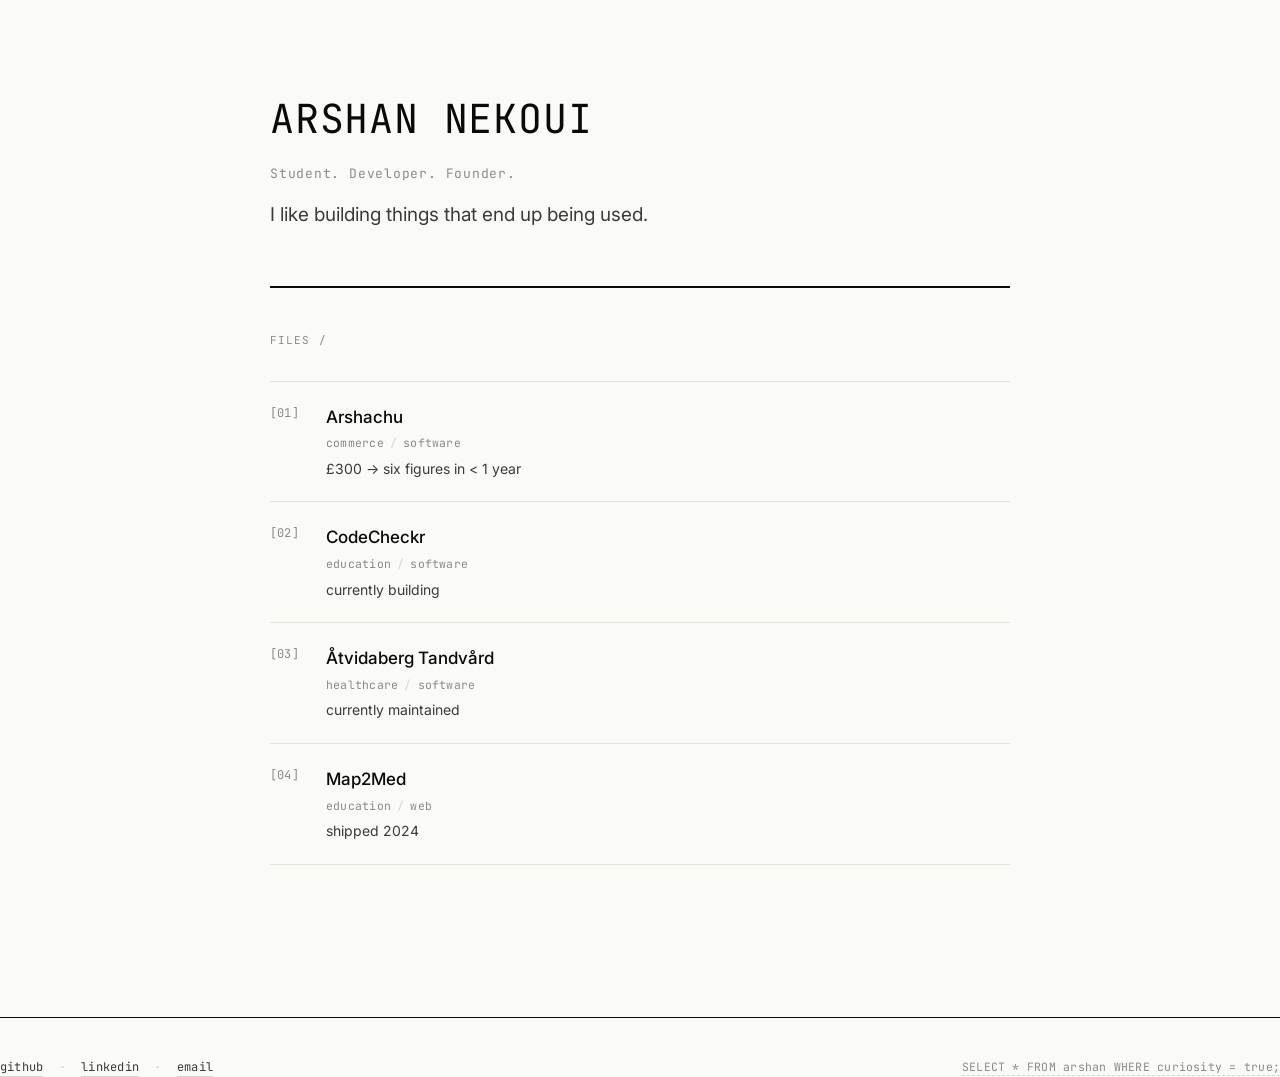
==== index.html @ 7aca6a90 "feat(seo): og tags + twitter summary_large_image on index + 404, canonical links" ====
<!DOCTYPE html>
<html lang="en">
<head>
<meta charset="UTF-8" />
<meta name="viewport" content="width=device-width, initial-scale=1.0" />
<meta name="author" content="Arshan Nekoui" />
<meta name="description" content="Arshan Nekoui — student, developer, founder. Arshachu, CodeCheckr, Åtvidaberg Tandvård, Map2Med." />
<meta name="theme-color" content="#FAFAF7" />

<meta property="og:site_name" content="Arshan Nekoui" />
<meta property="og:type" content="website" />
<meta property="og:title" content="Arshan Nekoui" />
<meta property="og:description" content="Receipts, not resumes. Case files on things I built." />
<meta property="og:url" content="https://arshannekoui.com/" />
<meta property="og:image" content="https://arshannekoui.com/og.png" />

<meta name="twitter:card" content="summary_large_image" />
<meta name="twitter:title" content="Arshan Nekoui" />
<meta name="twitter:description" content="Receipts, not resumes. Case files on things I built." />
<meta name="twitter:image" content="https://arshannekoui.com/og.png" />

<link rel="canonical" href="https://arshannekoui.com/" />

<link rel="icon" href="data:image/svg+xml,%3Csvg xmlns='http://www.w3.org/2000/svg' viewBox='0 0 100 100'%3E%3Crect width='100' height='100' fill='%23FAFAF7'/%3E%3Ctext x='50%25' y='68%25' font-size='72' font-family='JetBrains Mono, ui-monospace, monospace' font-weight='400' text-anchor='middle' fill='%230A0A0A'%3EA%3C/text%3E%3C/svg%3E" />
<title>Arshan Nekoui</title>
<link rel="preconnect" href="https://fonts.googleapis.com">
<link rel="preconnect" href="https://fonts.gstatic.com" crossorigin>
<link href="https://fonts.googleapis.com/css2?family=Inter:wght@300;400;500;600&family=JetBrains+Mono:wght@300;400;500&display=swap" rel="stylesheet">
<link rel="stylesheet" href="styles.css" />
</head>
<body>
<main class="container">
  <header class="header">
    <h1 class="name">ARSHAN NEKOUI</h1>
    <p class="role">Student. Developer. Founder.</p>
    <p class="tagline">I like building things that end up being used.</p>
  </header>
  <section class="section projects-section">
    <div class="section-label">
      <span class="label-mono">FILES /</span>
    </div>
    <div class="project-list">

      <article class="project-row" data-project="arshachu" tabindex="0" role="button" aria-label="Open Arshachu case file">
        <div class="project-num">[01]</div>
        <div class="project-body">
          <div class="project-title">Arshachu</div>
          <div class="project-meta"><span class="tag">commerce</span><span class="sep">/</span><span class="tag">software</span></div>
          <div class="project-line">£300 → six figures in &lt; 1 year</div>
        </div>
      </article>

      <article class="project-row" data-project="codecheckr" tabindex="0" role="button" aria-label="Open CodeCheckr case file">
        <div class="project-num">[02]</div>
        <div class="project-body">
          <div class="project-title">CodeCheckr</div>
          <div class="project-meta"><span class="tag">education</span><span class="sep">/</span><span class="tag">software</span></div>
          <div class="project-line">currently building</div>
        </div>
      </article>

      <article class="project-row" data-project="atvidaberg" tabindex="0" role="button" aria-label="Open Åtvidaberg Tandvård case file">
        <div class="project-num">[03]</div>
        <div class="project-body">
          <div class="project-title">Åtvidaberg Tandvård</div>
          <div class="project-meta"><span class="tag">healthcare</span><span class="sep">/</span><span class="tag">software</span></div>
          <div class="project-line">currently maintained</div>
        </div>
      </article>

      <article class="project-row" data-project="map2med" tabindex="0" role="button" aria-label="Open Map2Med case file">
        <div class="project-num">[04]</div>
        <div class="project-body">
          <div class="project-title">Map2Med</div>
          <div class="project-meta"><span class="tag">education</span><span class="sep">/</span><span class="tag">web</span></div>
          <div class="project-line">shipped 2024</div>
        </div>
      </article>

    </div>
  </section>
</main>

<footer class="footer">
  <div class="footer-links">
    <a href="https://github.com/arshan-n" class="link-mono">github</a>
    <span class="dot">·</span>
    <a href="https://www.linkedin.com/in/arshan-nekoui/" class="link-mono">linkedin</a>
    <span class="dot">·</span>
    <a href="mailto:me@arshannekoui.com" class="link-mono">email</a>
  </div>
  <div class="footer-meta">
      <button type="button" class="sql-line mono" id="sqlLine" aria-label="Run SELECT on arshan">SELECT * FROM arshan WHERE curiosity = true;</button>
    </div>
</footer>

<div class="case-modal" id="caseModal" aria-hidden="true">
  <div class="case-overlay" data-close></div>
  <article class="case-panel" role="dialog" aria-modal="true">
    <header class="case-header">
      <div class="case-ref mono">CASE / 00</div>
      <button class="case-close" data-close aria-label="Close">ESC</button>
    </header>
    <div class="case-body" id="caseBody">
      <h2 class="case-title" id="caseTitle">Title</h2>
      <div class="case-sub"><span id="caseTags">tags</span><span class="sep">·</span><span id="caseStatus">status</span></div>
      <section class="case-section">
        <div class="case-kicker mono">// CASE_REF</div>
        <p id="caseRef">case / 00</p>
      </section>
      <section class="case-section">
        <div class="case-kicker mono">// PROBLEM</div>
        <p id="caseProblem">—</p>
      </section>
      <section class="case-section">
        <div class="case-kicker mono">// WHAT I BUILT</div>
        <p id="caseBuilt">—</p>
      </section>
      <section class="case-section">
        <div class="case-kicker mono">// ENGINEERING DECISION</div>
        <p id="caseDecision">—</p>
      </section>
      <section class="case-section">
        <div class="case-kicker mono">// WHAT WENT WRONG</div>
        <p id="caseWrong">—</p>
      </section>
      <section class="case-section">
        <div class="case-kicker mono">// RESULT</div>
        <p id="caseResult">—</p>
      </section>
      <section class="case-section">
        <div class="case-kicker mono">// CURRENT STATUS</div>
        <p id="caseCurrent">—</p>
      </section>

      <section class="case-section case-demo" id="caseDemoSection" hidden>
        <div class="case-kicker mono">// DEMO</div>
        <p>
          <a id="caseDemoLink" href="#" class="demo-link mono"></a>
        </p>
      </section>
    </div>
  </article>
</div>

<script src="script.js"></script>
</body>
</html>
---- styles.css ----
:root {
  --bg: #FAFAF7;
  --ink: #0A0A0A;
  --ink-2: #3A3A3A;
  --ink-3: #8A8A8A;
  --ink-4: #D4D4D0;
  --rule: #0A0A0A;
  --rule-light: #E3E3DD;
  --hover-bg: #F1EFE8;
  --mono: "JetBrains Mono", ui-monospace, SFMono-Regular, Menlo, monospace;
  --sans: "Inter", system-ui, -apple-system, sans-serif;
}

* { margin: 0; padding: 0; box-sizing: border-box; }
[hidden] { display: none !important; }

body {
  background: var(--bg);
  color: var(--ink);
  font-family: var(--sans);
  font-size: 15px;
  line-height: 1.55;
  -webkit-font-smoothing: antialiased;
  -moz-osx-font-smoothing: grayscale;
}

.container {
  max-width: 820px;
  margin: 0 auto;
  padding: 88px 40px 96px;
}

.mono { font-family: var(--mono); }

.header {
  padding-bottom: 56px;
  border-bottom: 1px solid var(--rule);
  margin-bottom: 0;
}

.name {
  font-family: var(--mono);
  font-size: clamp(28px, 5vw, 40px);
  font-weight: 400;
  letter-spacing: 0.02em;
  margin-bottom: 14px;
}

.role {
  font-family: var(--mono);
  font-size: 13px;
  color: var(--ink-3);
  letter-spacing: 0.06em;
  margin-bottom: 16px;
}

.tagline {
  font-size: clamp(16px, 2vw, 19px);
  color: var(--ink-2);
  max-width: 560px;
}

.section {
  padding: 44px 0;
  border-top: 1px solid var(--rule);
}

.section-label {
  font-family: var(--mono);
  font-size: 11px;
  letter-spacing: 0.1em;
  color: var(--ink-3);
  margin-bottom: 32px;
}

.project-list { border-top: 0; }

.project-row {
  display: grid;
  grid-template-columns: 56px 1fr;
  padding: 22px 0;
  border-top: 1px solid var(--rule-light);
  transition: background-color 180ms ease, padding 180ms ease, box-shadow 180ms ease;
  position: relative;
}

.project-list .project-row:last-child {
  border-bottom: 1px solid var(--rule-light);
}

.project-num {
  font-family: var(--mono);
  font-size: 12px;
  color: var(--ink-3);
  letter-spacing: 0.02em;
}

.project-title {
  font-size: 17px;
  font-weight: 500;
  margin-bottom: 4px;
}

.project-meta {
  font-family: var(--mono);
  font-size: 11.5px;
  color: var(--ink-3);
  letter-spacing: 0.02em;
  margin-bottom: 6px;
}

.project-meta .sep { color: var(--ink-4); margin: 0 6px; }

.project-line {
  font-size: 14px;
  color: var(--ink-2);
}

.project-row:hover {
  background: var(--hover-bg);
  padding-left: 8px;
  padding-right: 8px;
}
.project-row:focus-visible {
  outline: none;
  background: var(--hover-bg);
  padding-left: 8px;
  padding-right: 8px;
}

.project-row::after {
  content: "→";
  position: absolute;
  right: 8px;
  top: 50%;
  transform: translateY(-50%) translateX(0);
  font-family: var(--mono);
  color: var(--ink-3);
  font-size: 13px;
  opacity: 0;
  transition: transform 180ms ease, opacity 180ms ease;
}
.project-row:hover::after {
  opacity: 1;
  transform: translateY(-50%) translateX(-6px);
}

.footer {
  padding-top: 40px;
  border-top: 1px solid var(--rule);
  margin-top: 12px;
  display: flex;
  justify-content: space-between;
  align-items: center;
  flex-wrap: wrap;
  gap: 16px;
}
.footer-links {
  font-family: var(--mono);
  font-size: 12px;
  letter-spacing: 0.02em;
  color: var(--ink-3);
}
.footer-links .link-mono {
  color: var(--ink-2);
  text-decoration: none;
  border-bottom: 1px solid var(--ink-4);
  padding-bottom: 1px;
  transition: border-color 140ms ease, color 140ms ease;
}
.footer-links .link-mono:hover {
  color: var(--ink);
  border-bottom-color: var(--ink);
}
.footer-links .dot { color: var(--ink-4); margin: 0 8px; }


.case-modal {
  position: fixed;
  inset: 0;
  z-index: 50;
  display: none;
}
.case-modal.open { display: block; }
.case-overlay {
  position: absolute;
  inset: 0;
  background: rgba(10,10,10,0.48);
  backdrop-filter: blur(2px);
}
.case-panel {
  position: relative;
  max-width: 740px;
  margin: 8vh auto;
  background: var(--bg);
  border: 1px solid var(--rule);
  max-height: 84vh;
  overflow-y: auto;
  box-shadow: 0 20px 60px rgba(0,0,0,0.18);
  animation: slideUp 220ms ease both;
}
.case-header {
  position: sticky;
  top: 0;
  background: var(--bg);
  z-index: 2;
  padding: 12px 22px;
  display: flex;
  align-items: center;
  justify-content: space-between;
  border-bottom: 1px solid var(--rule-light);
}
.case-close {
  font-family: var(--mono);
  font-size: 11.5px;
  color: var(--ink-3);
  background: transparent;
  border: 1px solid var(--rule-light);
  padding: 6px 10px;
  cursor: pointer;
  transition: background 140ms ease, color 140ms ease, border-color 140ms ease;
}
.case-close:hover { background: var(--hover-bg); color: var(--ink); border-color: var(--ink-4); }
.case-body { padding: 32px 36px 44px; }

.case-title {
  font-size: clamp(24px, 3vw, 32px);
  font-weight: 500;
  letter-spacing: -0.01em;
  margin: 0 0 8px;
}
.case-sub {
  font-family: var(--mono);
  font-size: 12px;
  color: var(--ink-3);
  letter-spacing: 0.03em;
  margin-bottom: 28px;
}
.case-sub .sep { color: var(--ink-4); margin: 0 10px; }
.case-section { padding: 20px 0; border-top: 1px solid var(--rule-light); }
.case-section:first-of-type { border-top: none; }
.case-kicker {
  font-size: 11px;
  letter-spacing: 0.06em;
  color: var(--ink-3);
  margin-bottom: 10px;
}
.case-section p { line-height: 1.65; color: var(--ink-2); font-size: 15px; }

@media (max-width: 640px) {
  .container { padding: 56px 20px 72px; }
  .header { padding-bottom: 40px; }
  .section { padding: 32px 0; }
  .section-label { margin-bottom: 20px; }
  .project-row { grid-template-columns: 44px 1fr; padding: 18px 0; }
  .project-row::after { right: 4px; }
  .project-body { padding-right: 30px; }
  .case-body { padding: 28px 22px 40px; }
  .case-title { font-size: 26px; }
  .case-header { padding: 14px 18px; }
}


.demo-link {
  display: inline-block;
  padding: 10px 18px;
  background: var(--ink);
  color: var(--bg);
  text-decoration: none;
  border: 1px solid var(--rule);
  font-size: 13px;
  transition: background 160ms ease, color 160ms ease;
}
.demo-link:hover { background: transparent; color: var(--ink); }


.btn {
  display: inline-block;
  font-family: var(--mono);
  font-size: 13px;
  text-decoration: none;
  padding: 12px 22px;
  border: 1px solid var(--rule);
  transition: background 160ms ease, color 160ms ease;
}
.btn-primary { background: var(--ink); color: var(--bg); }
.btn-primary:hover { background: transparent; color: var(--ink); }


.container.nf {
  padding: 14vh 40px 10vh;
  min-height: 100vh;
  max-width: 820px;
  margin: 0 auto;
  display: flex;
  flex-direction: column;
  align-items: flex-start;
  justify-content: center;
  gap: 18px;
}
.nf-code {
  font-family: var(--mono);
  font-size: clamp(64px, 14vw, 140px);
  font-weight: 400;
  letter-spacing: -0.02em;
  line-height: 1;
  margin: 0;
  color: var(--ink);
}
.nf-message {
  font-size: clamp(16px, 2vw, 20px);
  color: var(--ink-2);
  margin: 0 0 10px;
  max-width: 420px;
}
.nf-btn { margin-top: 6px; }




.footer-meta {
  font-family: var(--mono);
  font-size: 11.5px;
  color: var(--ink-3);
  letter-spacing: 0.02em;
}
.sql-line {
  background: transparent;
  border: 0;
  padding: 0;
  cursor: pointer;
  font-family: inherit;
  color: inherit;
  font-size: inherit;
  letter-spacing: inherit;
  border-bottom: 1px dashed var(--ink-4);
  padding-bottom: 1px;
  transition: border-color 140ms ease, color 140ms ease;
}
.sql-line:hover { color: var(--ink); border-bottom-color: var(--ink); }
.project-row.flash { background: #ECE9DE !important; transition: background 480ms ease; }

@keyframes slideUp {
  from { opacity: 0; transform: translateY(18px); }
  to   { opacity: 1; transform: translateY(0); }
}
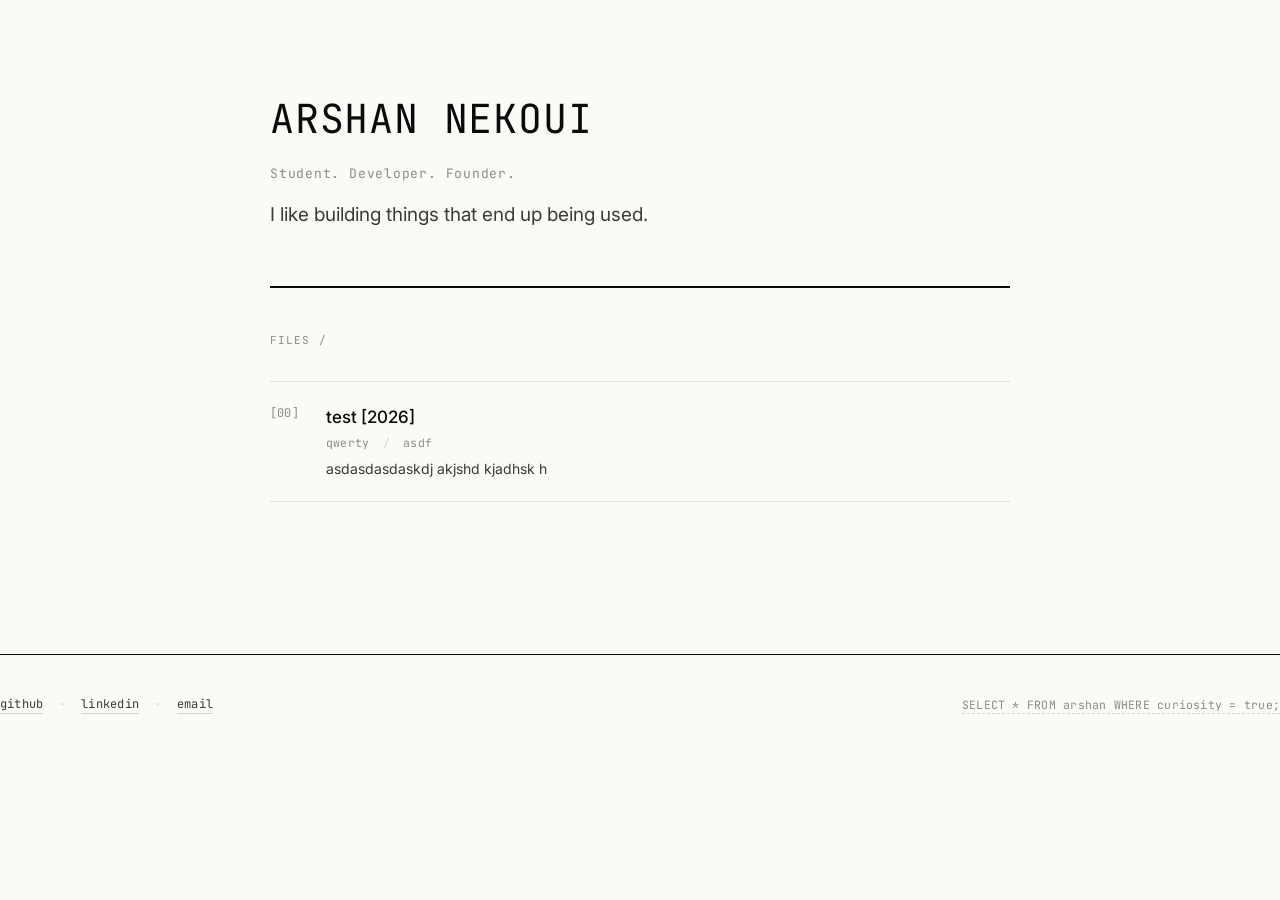
==== commit 96fe4924: "chore: remove stray Archive.zip, lint trailing spaces, ship it" ====
--- a/index.html
+++ b/index.html
@@ -6,7 +6,7 @@
 <meta name="author" content="Arshan Nekoui" />
 <meta name="description" content="Arshan Nekoui — student, developer, founder. Arshachu, CodeCheckr, Åtvidaberg Tandvård, Map2Med." />
 <meta name="theme-color" content="#FAFAF7" />
-
+<link rel="icon" href="data:image/svg+xml,%3Csvg xmlns='http://www.w3.org/2000/svg' viewBox='0 0 100 100'%3E%3Crect width='100' height='100' fill='%23FAFAF7'/%3E%3Ctext x='50%25' y='68%25' font-size='72' font-family='JetBrains Mono, ui-monospace, monospace' font-weight='400' text-anchor='middle' fill='%230A0A0A'%3EA%3C/text%3E%3C/svg%3E" />
 <meta property="og:site_name" content="Arshan Nekoui" />
 <meta property="og:type" content="website" />
 <meta property="og:title" content="Arshan Nekoui" />
@@ -21,7 +21,7 @@
 
 <link rel="canonical" href="https://arshannekoui.com/" />
 
-<link rel="icon" href="data:image/svg+xml,%3Csvg xmlns='http://www.w3.org/2000/svg' viewBox='0 0 100 100'%3E%3Crect width='100' height='100' fill='%23FAFAF7'/%3E%3Ctext x='50%25' y='68%25' font-size='72' font-family='JetBrains Mono, ui-monospace, monospace' font-weight='400' text-anchor='middle' fill='%230A0A0A'%3EA%3C/text%3E%3C/svg%3E" />
+
 <title>Arshan Nekoui</title>
 <link rel="preconnect" href="https://fonts.googleapis.com">
 <link rel="preconnect" href="https://fonts.gstatic.com" crossorigin>
@@ -29,6 +29,7 @@
 <link rel="stylesheet" href="styles.css" />
 </head>
 <body>
+
 <main class="container">
   <header class="header">
     <h1 class="name">ARSHAN NEKOUI</h1>
@@ -41,39 +42,16 @@
     </div>
     <div class="project-list">
 
-      <article class="project-row" data-project="arshachu" tabindex="0" role="button" aria-label="Open Arshachu case file">
-        <div class="project-num">[01]</div>
+      <article class="project-row" data-project="mashtest" tabindex="0" role="button" aria-label="Open MASHTEST case file">
+        <div class="project-num">[00]</div>
         <div class="project-body">
-          <div class="project-title">Arshachu</div>
-          <div class="project-meta"><span class="tag">commerce</span><span class="sep">/</span><span class="tag">software</span></div>
-          <div class="project-line">£300 → six figures in &lt; 1 year</div>
-        </div>
-      </article>
-
-      <article class="project-row" data-project="codecheckr" tabindex="0" role="button" aria-label="Open CodeCheckr case file">
-        <div class="project-num">[02]</div>
-        <div class="project-body">
-          <div class="project-title">CodeCheckr</div>
-          <div class="project-meta"><span class="tag">education</span><span class="sep">/</span><span class="tag">software</span></div>
-          <div class="project-line">currently building</div>
-        </div>
-      </article>
-
-      <article class="project-row" data-project="atvidaberg" tabindex="0" role="button" aria-label="Open Åtvidaberg Tandvård case file">
-        <div class="project-num">[03]</div>
-        <div class="project-body">
-          <div class="project-title">Åtvidaberg Tandvård</div>
-          <div class="project-meta"><span class="tag">healthcare</span><span class="sep">/</span><span class="tag">software</span></div>
-          <div class="project-line">currently maintained</div>
-        </div>
-      </article>
-
-      <article class="project-row" data-project="map2med" tabindex="0" role="button" aria-label="Open Map2Med case file">
-        <div class="project-num">[04]</div>
-        <div class="project-body">
-          <div class="project-title">Map2Med</div>
-          <div class="project-meta"><span class="tag">education</span><span class="sep">/</span><span class="tag">web</span></div>
-          <div class="project-line">shipped 2024</div>
+          <div class="project-title">test [2026]</div>
+          <div class="project-meta">
+            <span class="tag">qwerty</span>
+            <span class="sep">/</span>
+            <span class="tag">asdf</span>
+          </div>
+          <div class="project-line">asdasdasdaskdj akjshd kjadhsk h</div>
         </div>
       </article>
 
@@ -82,17 +60,18 @@
 </main>
 
 <footer class="footer">
-  <div class="footer-links">
-    <a href="https://github.com/arshan-n" class="link-mono">github</a>
-    <span class="dot">·</span>
-    <a href="https://www.linkedin.com/in/arshan-nekoui/" class="link-mono">linkedin</a>
-    <span class="dot">·</span>
-    <a href="mailto:me@arshannekoui.com" class="link-mono">email</a>
-  </div>
-  <div class="footer-meta">
+    <div class="footer-links">
+      <a href="https://github.com/arshan-n" class="link-mono" target="_blank" rel="noopener noreferrer">github</a>
+      <span class="dot">·</span>
+      <a href="https://www.linkedin.com/in/arshan-nekoui/" class="link-mono" target="_blank" rel="noopener noreferrer">linkedin</a>
+      <span class="dot">·</span>
+      <a href="mailto:me@arshannekoui.com" class="link-mono">email</a>
+    </div>
+    <div class="footer-meta">
       <button type="button" class="sql-line mono" id="sqlLine" aria-label="Run SELECT on arshan">SELECT * FROM arshan WHERE curiosity = true;</button>
     </div>
-</footer>
+  </footer>
+</main>
 
 <div class="case-modal" id="caseModal" aria-hidden="true">
   <div class="case-overlay" data-close></div>
@@ -102,41 +81,45 @@
       <button class="case-close" data-close aria-label="Close">ESC</button>
     </header>
     <div class="case-body" id="caseBody">
-      <h2 class="case-title" id="caseTitle">Title</h2>
-      <div class="case-sub"><span id="caseTags">tags</span><span class="sep">·</span><span id="caseStatus">status</span></div>
+      <h2 class="case-title" id="caseTitle"></h2>
+      <div class="case-sub">
+        <span id="caseTags"></span>
+        <span class="sep">·</span>
+        <span id="caseStatus"></span>
+      </div>
       <section class="case-section">
         <div class="case-kicker mono">// CASE_REF</div>
-        <p id="caseRef">case / 00</p>
+        <p id="caseRef"></p>
       </section>
       <section class="case-section">
         <div class="case-kicker mono">// PROBLEM</div>
-        <p id="caseProblem">—</p>
+        <p id="caseProblem"></p>
       </section>
       <section class="case-section">
         <div class="case-kicker mono">// WHAT I BUILT</div>
-        <p id="caseBuilt">—</p>
+        <p id="caseBuilt"></p>
       </section>
       <section class="case-section">
         <div class="case-kicker mono">// ENGINEERING DECISION</div>
-        <p id="caseDecision">—</p>
+        <p id="caseDecision"></p>
       </section>
       <section class="case-section">
         <div class="case-kicker mono">// WHAT WENT WRONG</div>
-        <p id="caseWrong">—</p>
+        <p id="caseWrong"></p>
       </section>
       <section class="case-section">
         <div class="case-kicker mono">// RESULT</div>
-        <p id="caseResult">—</p>
+        <p id="caseResult"></p>
       </section>
       <section class="case-section">
         <div class="case-kicker mono">// CURRENT STATUS</div>
-        <p id="caseCurrent">—</p>
+        <p id="caseCurrent"></p>
       </section>
 
       <section class="case-section case-demo" id="caseDemoSection" hidden>
         <div class="case-kicker mono">// DEMO</div>
         <p>
-          <a id="caseDemoLink" href="#" class="demo-link mono"></a>
+          <a id="caseDemoLink" href="#" class="demo-link mono" target="_blank" rel="noopener noreferrer"></a>
         </p>
       </section>
     </div>
--- a/styles.css
+++ b/styles.css
@@ -80,8 +80,6 @@
   grid-template-columns: 56px 1fr;
   padding: 22px 0;
   border-top: 1px solid var(--rule-light);
-  transition: background-color 180ms ease, padding 180ms ease, box-shadow 180ms ease;
-  position: relative;
 }
 
 .project-list .project-row:last-child {
@@ -116,6 +114,11 @@
   color: var(--ink-2);
 }
 
+
+.project-row {
+  transition: background-color 180ms ease, padding 180ms ease, box-shadow 180ms ease;
+  position: relative;
+}
 .project-row:hover {
   background: var(--hover-bg);
   padding-left: 8px;
@@ -127,7 +130,6 @@
   padding-left: 8px;
   padding-right: 8px;
 }
-
 .project-row::after {
   content: "→";
   position: absolute;
@@ -173,7 +175,6 @@
   border-bottom-color: var(--ink);
 }
 .footer-links .dot { color: var(--ink-4); margin: 0 8px; }
-
 
 .case-modal {
   position: fixed;
@@ -223,6 +224,11 @@
 .case-close:hover { background: var(--hover-bg); color: var(--ink); border-color: var(--ink-4); }
 .case-body { padding: 32px 36px 44px; }
 
+@keyframes slideUp {
+  from { opacity: 0; transform: translateY(18px); }
+  to   { opacity: 1; transform: translateY(0); }
+}
+
 .case-title {
   font-size: clamp(24px, 3vw, 32px);
   font-weight: 500;
@@ -246,20 +252,6 @@
   margin-bottom: 10px;
 }
 .case-section p { line-height: 1.65; color: var(--ink-2); font-size: 15px; }
-
-@media (max-width: 640px) {
-  .container { padding: 56px 20px 72px; }
-  .header { padding-bottom: 40px; }
-  .section { padding: 32px 0; }
-  .section-label { margin-bottom: 20px; }
-  .project-row { grid-template-columns: 44px 1fr; padding: 18px 0; }
-  .project-row::after { right: 4px; }
-  .project-body { padding-right: 30px; }
-  .case-body { padding: 28px 22px 40px; }
-  .case-title { font-size: 26px; }
-  .case-header { padding: 14px 18px; }
-}
-
 
 .demo-link {
   display: inline-block;
@@ -272,20 +264,6 @@
   transition: background 160ms ease, color 160ms ease;
 }
 .demo-link:hover { background: transparent; color: var(--ink); }
-
-
-.btn {
-  display: inline-block;
-  font-family: var(--mono);
-  font-size: 13px;
-  text-decoration: none;
-  padding: 12px 22px;
-  border: 1px solid var(--rule);
-  transition: background 160ms ease, color 160ms ease;
-}
-.btn-primary { background: var(--ink); color: var(--bg); }
-.btn-primary:hover { background: transparent; color: var(--ink); }
-
 
 .container.nf {
   padding: 14vh 40px 10vh;
@@ -314,8 +292,17 @@
   max-width: 420px;
 }
 .nf-btn { margin-top: 6px; }
-
-
+.btn {
+  display: inline-block;
+  font-family: var(--mono);
+  font-size: 13px;
+  text-decoration: none;
+  padding: 12px 22px;
+  border: 1px solid var(--rule);
+  transition: background 160ms ease, color 160ms ease;
+}
+.btn-primary { background: var(--ink); color: var(--bg); }
+.btn-primary:hover { background: transparent; color: var(--ink); }
 
 
 .footer-meta {
@@ -340,7 +327,16 @@
 .sql-line:hover { color: var(--ink); border-bottom-color: var(--ink); }
 .project-row.flash { background: #ECE9DE !important; transition: background 480ms ease; }
 
-@keyframes slideUp {
-  from { opacity: 0; transform: translateY(18px); }
-  to   { opacity: 1; transform: translateY(0); }
-}
+@media (max-width: 640px) {
+  .container { padding: 56px 20px 72px; }
+  .header { padding-bottom: 40px; }
+  .section { padding: 32px 0; }
+  .section-label { margin-bottom: 20px; }
+  .project-row { grid-template-columns: 44px 1fr; padding: 18px 0; }
+  .project-row::after { right: 4px; }
+  .project-body { padding-right: 30px; }
+  .case-body { padding: 28px 22px 40px; }
+  .case-title { font-size: 26px; }
+  .case-header { padding: 14px 18px; }
+  .container.nf { padding: 10vh 20px 6vh; }
+}
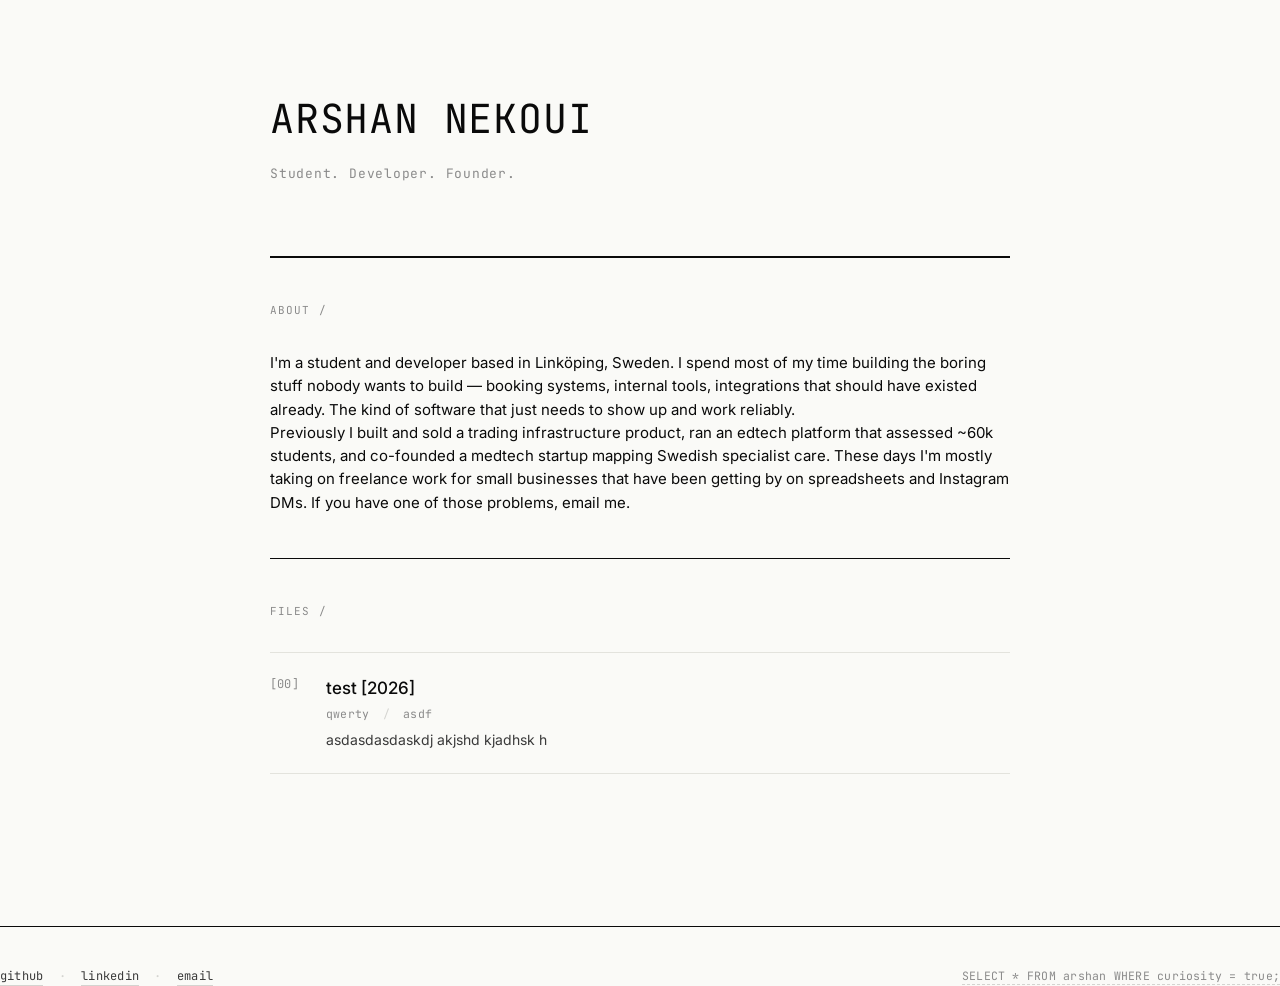
==== commit eab5ad70: "feat(index): scaffold ABOUT section with placeholder copy" ====
--- a/index.html
+++ b/index.html
@@ -34,8 +34,18 @@
   <header class="header">
     <h1 class="name">ARSHAN NEKOUI</h1>
     <p class="role">Student. Developer. Founder.</p>
-    <p class="tagline">I like building things that end up being used.</p>
   </header>
+
+  <section class="section about-section">
+    <div class="section-label">
+      <span class="label-mono">ABOUT /</span>
+    </div>
+    <div class="about-body">
+      <p>I'm a student and developer based in Linköping, Sweden. I spend most of my time building the boring stuff nobody wants to build — booking systems, internal tools, integrations that should have existed already. The kind of software that just needs to show up and work reliably.</p>
+      <p>Previously I built and sold a trading infrastructure product, ran an edtech platform that assessed ~60k students, and co-founded a medtech startup mapping Swedish specialist care. These days I'm mostly taking on freelance work for small businesses that have been getting by on spreadsheets and Instagram DMs. If you have one of those problems, email me.</p>
+    </div>
+  </section>
+
   <section class="section projects-section">
     <div class="section-label">
       <span class="label-mono">FILES /</span>
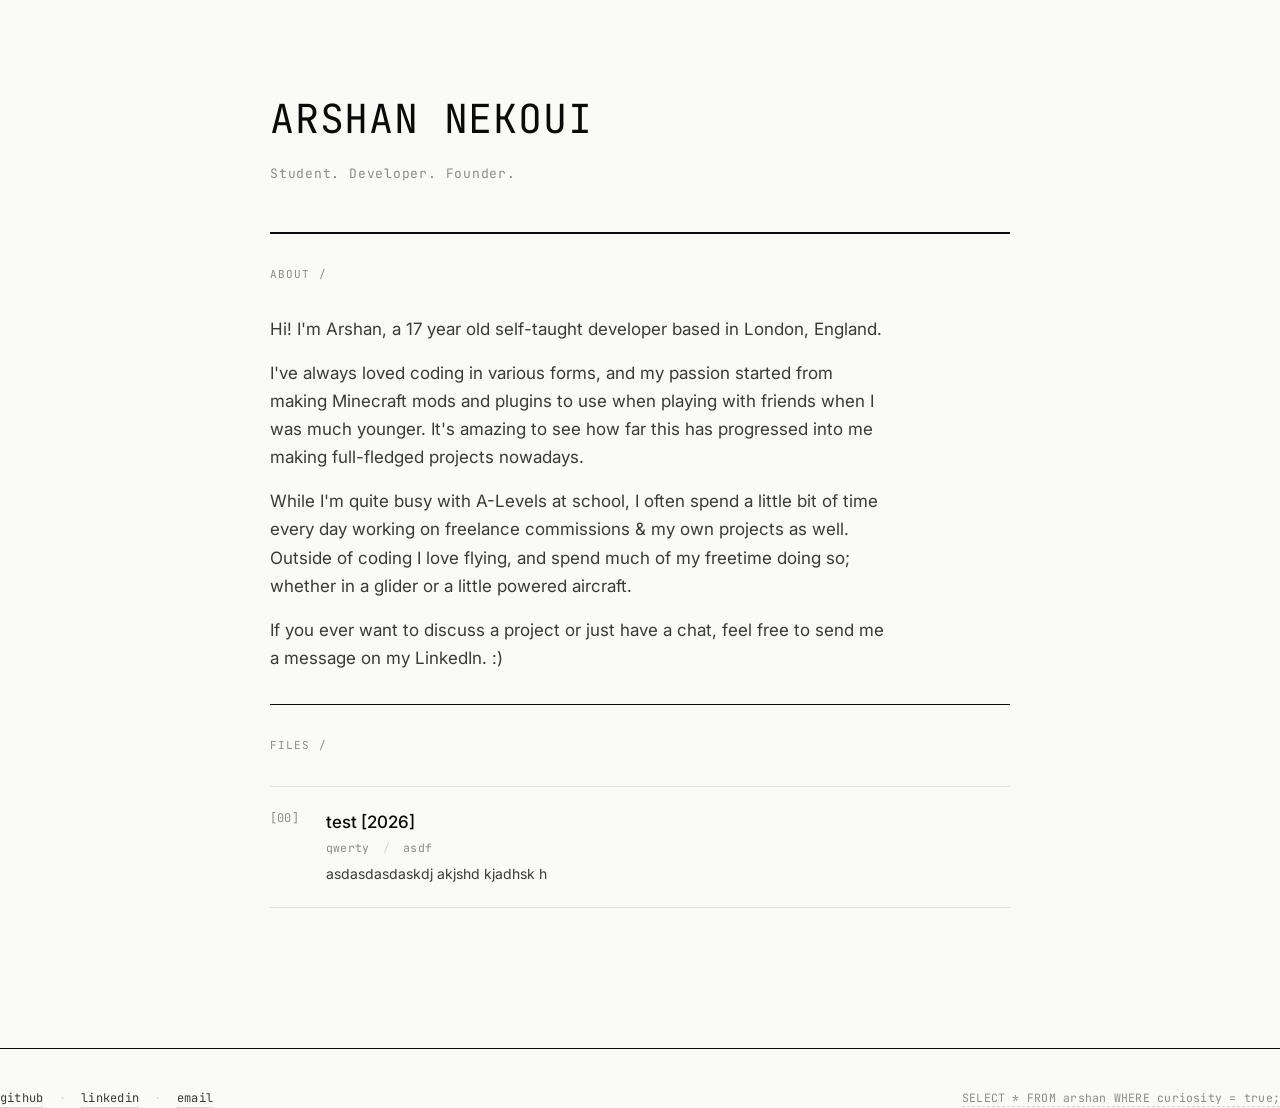
==== commit 504351b9: "chore(content): add shit about myself" ====
--- a/index.html
+++ b/index.html
@@ -41,8 +41,10 @@
       <span class="label-mono">ABOUT /</span>
     </div>
     <div class="about-body">
-      <p>I'm a student and developer based in Linköping, Sweden. I spend most of my time building the boring stuff nobody wants to build — booking systems, internal tools, integrations that should have existed already. The kind of software that just needs to show up and work reliably.</p>
-      <p>Previously I built and sold a trading infrastructure product, ran an edtech platform that assessed ~60k students, and co-founded a medtech startup mapping Swedish specialist care. These days I'm mostly taking on freelance work for small businesses that have been getting by on spreadsheets and Instagram DMs. If you have one of those problems, email me.</p>
+      <p>Hi! I'm Arshan, a 17 year old self-taught developer based in London, England.</p>
+      <p>I've always loved coding in various forms, and my passion started from making Minecraft mods and plugins to use when playing with friends when I was much younger. It's amazing to see how far this has progressed into me making full-fledged projects nowadays.</p>
+      <p>While I'm quite busy with A-Levels at school, I often spend a little bit of time every day working on freelance commissions &amp; my own projects as well. Outside of coding I love flying, and spend much of my freetime doing so; whether in a glider or a little powered aircraft.</p>
+      <p>If you ever want to discuss a project or just have a chat, feel free to send me a message on my LinkedIn. :)</p>
     </div>
   </section>
 
--- a/styles.css
+++ b/styles.css
@@ -33,7 +33,7 @@
 .mono { font-family: var(--mono); }
 
 .header {
-  padding-bottom: 56px;
+  padding-bottom: 32px;
   border-bottom: 1px solid var(--rule);
   margin-bottom: 0;
 }
@@ -60,8 +60,18 @@
   max-width: 560px;
 }
 
+.about-body {
+  max-width: 620px;
+  font-size: clamp(15.5px, 1.8vw, 17px);
+  line-height: 1.65;
+  color: var(--ink-2);
+}
+.about-body p + p {
+  margin-top: 16px;
+}
+
 .section {
-  padding: 44px 0;
+  padding: 32px 0;
   border-top: 1px solid var(--rule);
 }
 
@@ -329,8 +339,8 @@
 
 @media (max-width: 640px) {
   .container { padding: 56px 20px 72px; }
-  .header { padding-bottom: 40px; }
-  .section { padding: 32px 0; }
+  .header { padding-bottom: 24px; }
+  .section { padding: 24px 0; }
   .section-label { margin-bottom: 20px; }
   .project-row { grid-template-columns: 44px 1fr; padding: 18px 0; }
   .project-row::after { right: 4px; }
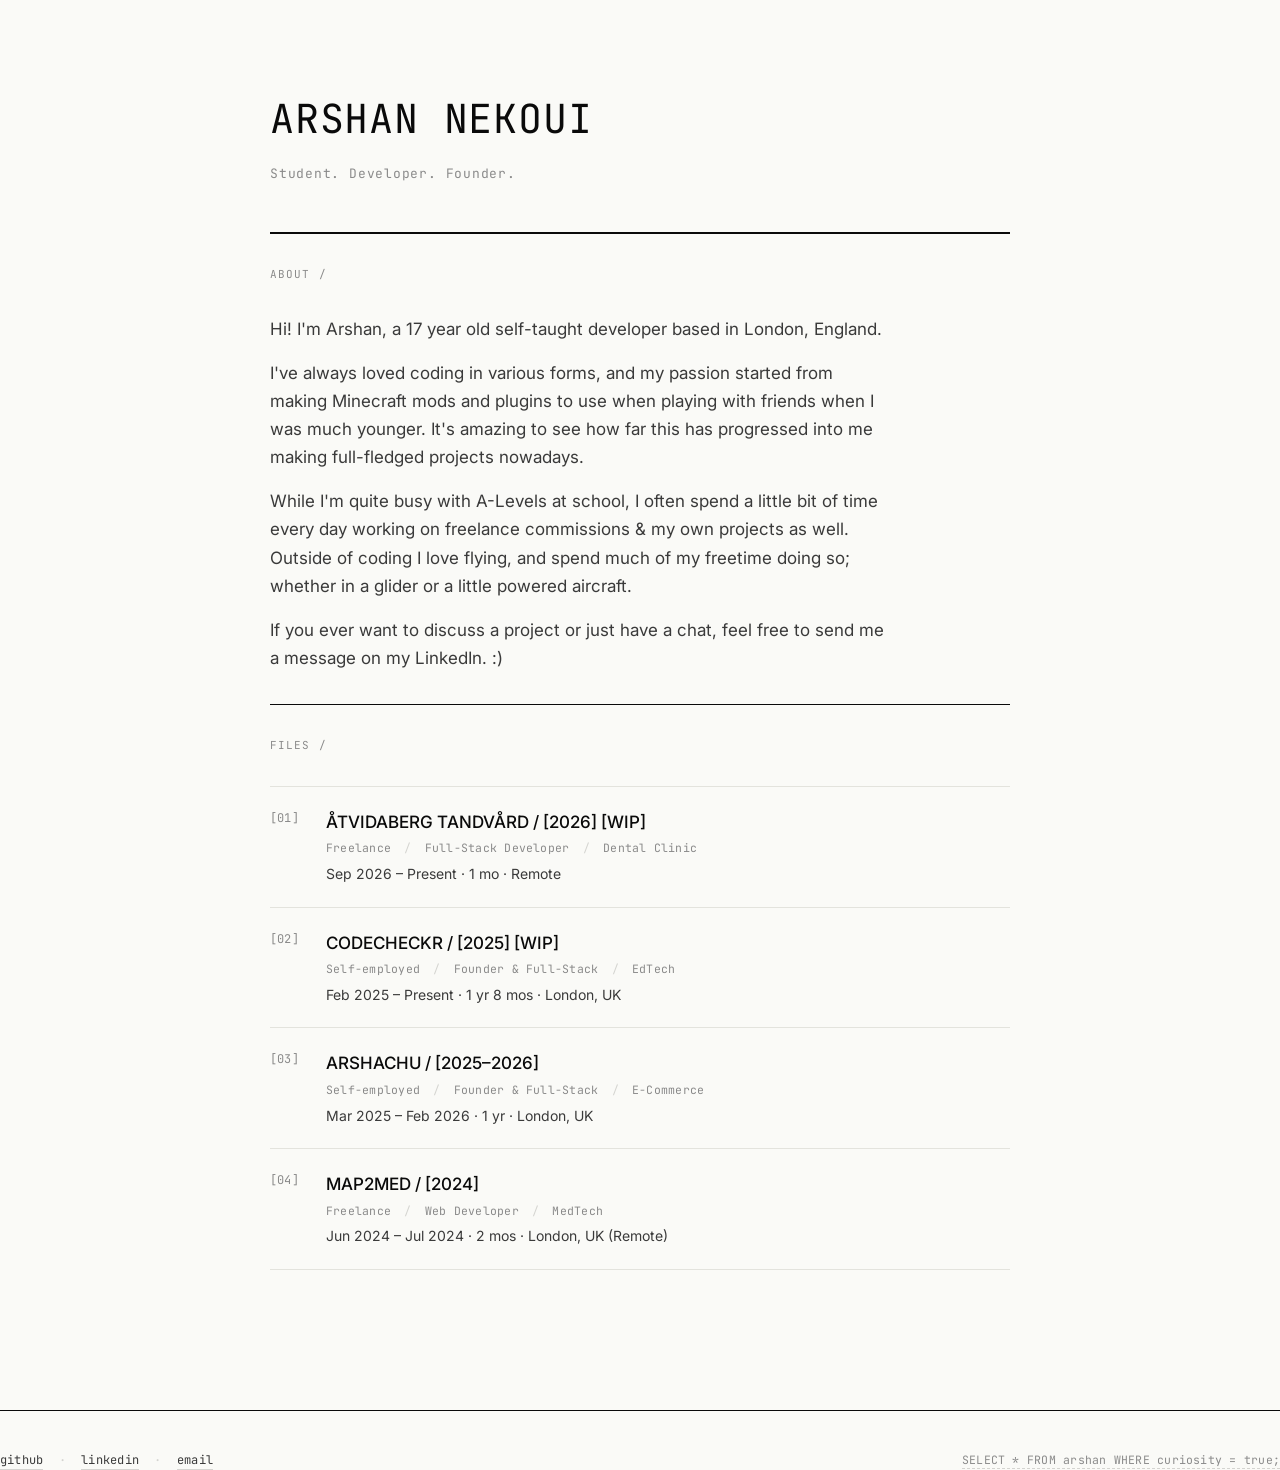
==== commit 0a944699: "feat(cases): drop mashtest placeholder, add 4 real projects — atvidaberg codecheckr arshachu map2med" ====
--- a/index.html
+++ b/index.html
@@ -54,16 +54,63 @@
     </div>
     <div class="project-list">
 
-      <article class="project-row" data-project="mashtest" tabindex="0" role="button" aria-label="Open MASHTEST case file">
-        <div class="project-num">[00]</div>
+      <article class="project-row" data-project="atvidaberg-tandvard" tabindex="0" role="button" aria-label="Open Åtvidaberg Tandvård case file">
+        <div class="project-num">[01]</div>
         <div class="project-body">
-          <div class="project-title">test [2026]</div>
+          <div class="project-title">ÅTVIDABERG TANDVÅRD / [2026] [WIP]</div>
           <div class="project-meta">
-            <span class="tag">qwerty</span>
+            <span class="tag">Freelance</span>
             <span class="sep">/</span>
-            <span class="tag">asdf</span>
+            <span class="tag">Full-Stack Developer</span>
+            <span class="sep">/</span>
+            <span class="tag">Dental Clinic</span>
           </div>
-          <div class="project-line">asdasdasdaskdj akjshd kjadhsk h</div>
+          <div class="project-line">Sep 2026 – Present · 1 mo · Remote</div>
+        </div>
+      </article>
+
+      <article class="project-row" data-project="codecheckr" tabindex="0" role="button" aria-label="Open CodeCheckr case file">
+        <div class="project-num">[02]</div>
+        <div class="project-body">
+          <div class="project-title">CODECHECKR / [2025] [WIP]</div>
+          <div class="project-meta">
+            <span class="tag">Self-employed</span>
+            <span class="sep">/</span>
+            <span class="tag">Founder & Full-Stack</span>
+            <span class="sep">/</span>
+            <span class="tag">EdTech</span>
+          </div>
+          <div class="project-line">Feb 2025 – Present · 1 yr 8 mos · London, UK</div>
+        </div>
+      </article>
+
+      <article class="project-row" data-project="arshachu" tabindex="0" role="button" aria-label="Open Arshachu case file">
+        <div class="project-num">[03]</div>
+        <div class="project-body">
+          <div class="project-title">ARSHACHU / [2025–2026]</div>
+          <div class="project-meta">
+            <span class="tag">Self-employed</span>
+            <span class="sep">/</span>
+            <span class="tag">Founder & Full-Stack</span>
+            <span class="sep">/</span>
+            <span class="tag">E-Commerce</span>
+          </div>
+          <div class="project-line">Mar 2025 – Feb 2026 · 1 yr · London, UK</div>
+        </div>
+      </article>
+
+      <article class="project-row" data-project="map2med" tabindex="0" role="button" aria-label="Open Map2Med case file">
+        <div class="project-num">[04]</div>
+        <div class="project-body">
+          <div class="project-title">MAP2MED / [2024]</div>
+          <div class="project-meta">
+            <span class="tag">Freelance</span>
+            <span class="sep">/</span>
+            <span class="tag">Web Developer</span>
+            <span class="sep">/</span>
+            <span class="tag">MedTech</span>
+          </div>
+          <div class="project-line">Jun 2024 – Jul 2024 · 2 mos · London, UK (Remote)</div>
         </div>
       </article>
 
@@ -93,6 +140,8 @@
       <button class="case-close" data-close aria-label="Close">ESC</button>
     </header>
     <div class="case-body" id="caseBody">
+      <div class="case-coming-soon" id="caseComingSoon">coming soon... :)</div>
+      <div id="caseLegacy" hidden>
       <h2 class="case-title" id="caseTitle"></h2>
       <div class="case-sub">
         <span id="caseTags"></span>
@@ -134,6 +183,7 @@
           <a id="caseDemoLink" href="#" class="demo-link mono" target="_blank" rel="noopener noreferrer"></a>
         </p>
       </section>
+      </div>
     </div>
   </article>
 </div>
--- a/styles.css
+++ b/styles.css
@@ -232,7 +232,18 @@
   transition: background 140ms ease, color 140ms ease, border-color 140ms ease;
 }
 .case-close:hover { background: var(--hover-bg); color: var(--ink); border-color: var(--ink-4); }
-.case-body { padding: 32px 36px 44px; }
+.case-body { padding: 32px 36px 44px; min-height: 220px; }
+.case-coming-soon {
+  font-family: var(--mono);
+  font-size: 15px;
+  color: var(--ink-2);
+  letter-spacing: 0.02em;
+  display: flex;
+  align-items: center;
+  justify-content: center;
+  min-height: 220px;
+  text-align: center;
+}
 
 @keyframes slideUp {
   from { opacity: 0; transform: translateY(18px); }
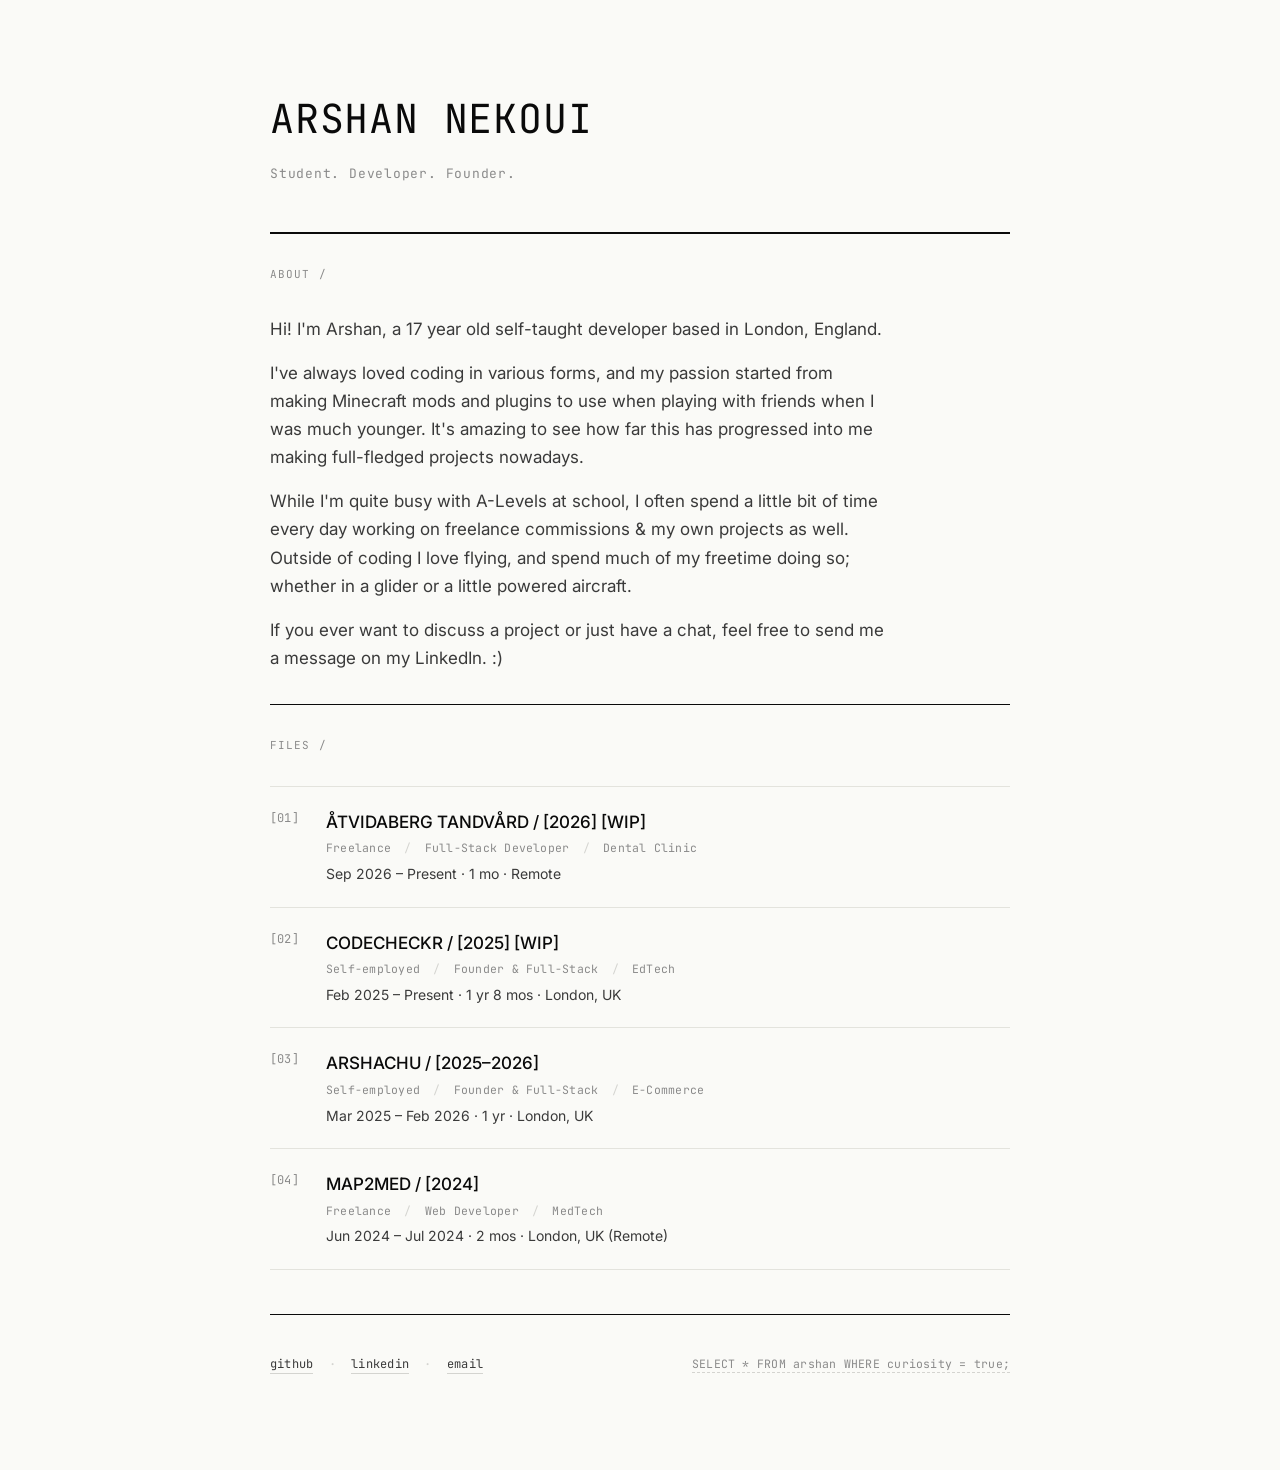
==== commit 70322ecf: "fix(index): remove stray </main> closing tag that leaked footer out of container" ====
--- a/index.html
+++ b/index.html
@@ -116,7 +116,6 @@
 
     </div>
   </section>
-</main>
 
 <footer class="footer">
     <div class="footer-links">
